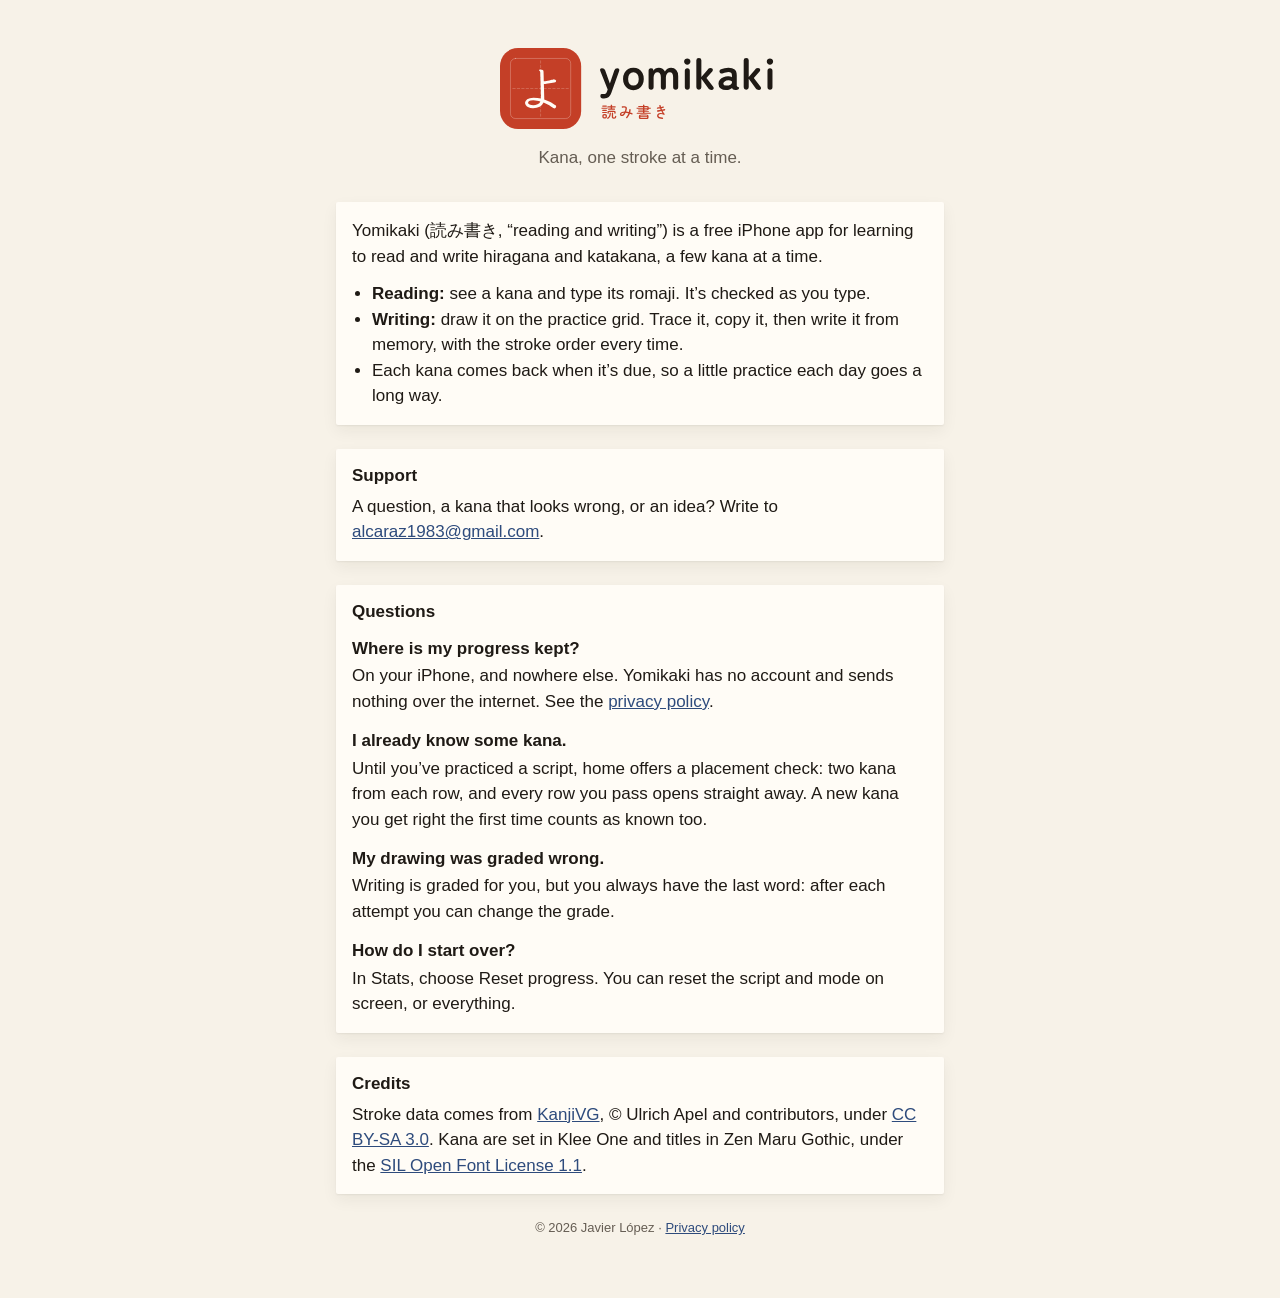
==== docs/index.html @ d5881fd7 "Publish the site from docs/ on main Pages here deploys from a branch, and its folder can only be the" ====
<!doctype html>
<html lang="en">
<head>
  <meta charset="utf-8">
  <meta name="viewport" content="width=device-width, initial-scale=1">
  <title>Yomikaki: learn to read and write hiragana and katakana</title>
  <meta name="description" content="Yomikaki is a free iPhone app for learning to read and write hiragana and katakana, a few kana at a time.">
  <link rel="icon" href="yomikaki-mark.svg" type="image/svg+xml">
  <link rel="stylesheet" href="style.css">
</head>
<body>
  <main>
    <header>
      <picture>
        <source srcset="yomikaki-lockup-dark.svg" media="(prefers-color-scheme: dark)">
        <img src="yomikaki-lockup.svg" alt="Yomikaki 読み書き" width="280" height="81">
      </picture>
      <p class="tagline">Kana, one stroke at a time.</p>
    </header>

    <section class="sheet">
      <p>Yomikaki (読み書き, “reading and writing”) is a free iPhone app for learning to read and write hiragana and katakana, a few kana at a time.</p>
      <ul>
        <li><strong>Reading:</strong> see a kana and type its romaji. It’s checked as you type.</li>
        <li><strong>Writing:</strong> draw it on the practice grid. Trace it, copy it, then write it from memory, with the stroke order every time.</li>
        <li>Each kana comes back when it’s due, so a little practice each day goes a long way.</li>
      </ul>
    </section>

    <section class="sheet" id="support">
      <h2>Support</h2>
      <p>A question, a kana that looks wrong, or an idea? Write to <a href="mailto:alcaraz1983@gmail.com">alcaraz1983@gmail.com</a>.</p>
    </section>

    <section class="sheet">
      <h2>Questions</h2>
      <h3>Where is my progress kept?</h3>
      <p>On your iPhone, and nowhere else. Yomikaki has no account and sends nothing over the internet. See the <a href="privacy.html">privacy policy</a>.</p>
      <h3>I already know some kana.</h3>
      <p>Until you’ve practiced a script, home offers a placement check: two kana from each row, and every row you pass opens straight away. A new kana you get right the first time counts as known too.</p>
      <h3>My drawing was graded wrong.</h3>
      <p>Writing is graded for you, but you always have the last word: after each attempt you can change the grade.</p>
      <h3>How do I start over?</h3>
      <p>In Stats, choose Reset progress. You can reset the script and mode on screen, or everything.</p>
    </section>

    <section class="sheet">
      <h2>Credits</h2>
      <p>Stroke data comes from <a href="https://kanjivg.tagaini.net">KanjiVG</a>, © Ulrich Apel and contributors, under <a href="https://creativecommons.org/licenses/by-sa/3.0/">CC BY-SA 3.0</a>. Kana are set in Klee One and titles in Zen Maru Gothic, under the <a href="https://openfontlicense.org">SIL Open Font License 1.1</a>.</p>
    </section>

    <footer>
      <p>© 2026 Javier López · <a href="privacy.html">Privacy policy</a></p>
    </footer>
  </main>
</body>
</html>
---- docs/style.css ----
/* Yomikaki's web pages: the app's tokens (design/tokens.json) on paper. */

:root {
  color-scheme: light dark;
  --paper: #f7f2e8;
  --paper-raised: #fffcf6;
  --ink: #1f1a15;
  --ink-muted: #655d53;
  --ai: #2e4b7c;
  --shadow-card: 0 1px 2px rgba(31, 26, 21, 0.06), 0 6px 16px rgba(31, 26, 21, 0.06);
  --radius-paper: 2px;
}

@media (prefers-color-scheme: dark) {
  :root {
    --paper: #17140f;
    --paper-raised: #221e18;
    --ink: #f2ebdf;
    --ink-muted: #a99f91;
    --ai: #93aedb;
    --shadow-card: 0 1px 2px rgba(0, 0, 0, 0.5);
  }
}

* {
  box-sizing: border-box;
}

body {
  margin: 0;
  background: var(--paper);
  color: var(--ink);
  font: 17px/1.5 -apple-system, BlinkMacSystemFont, "Helvetica Neue", "Hiragino Sans", sans-serif;
  -webkit-text-size-adjust: 100%;
}

main {
  max-width: 640px;
  margin: 0 auto;
  padding: 48px 16px;
}

header {
  text-align: center;
  margin-bottom: 32px;
}

header img {
  width: 280px;
  height: auto;
}

.tagline {
  color: var(--ink-muted);
  margin: 8px 0 0;
}

/* A sheet of paper on the washi ground: square corner, shadow, no outline. */
.sheet {
  background: var(--paper-raised);
  border-radius: var(--radius-paper);
  box-shadow: var(--shadow-card);
  padding: 16px;
  margin-bottom: 24px;
}

h1,
h2,
h3 {
  font-weight: 600;
  line-height: 1.25;
}

h1 {
  font-size: 28px;
  margin: 0 0 4px;
}

h2 {
  font-size: 17px;
  margin: 0 0 8px;
}

h3 {
  font-size: 17px;
  margin: 16px 0 4px;
}

p,
ul {
  margin: 0 0 12px;
}

ul {
  padding-left: 20px;
}

.sheet > :first-child {
  margin-top: 0;
}

.sheet > :last-child {
  margin-bottom: 0;
}

.muted {
  color: var(--ink-muted);
}

a {
  color: var(--ai);
}

footer {
  color: var(--ink-muted);
  font-size: 13px;
  text-align: center;
}
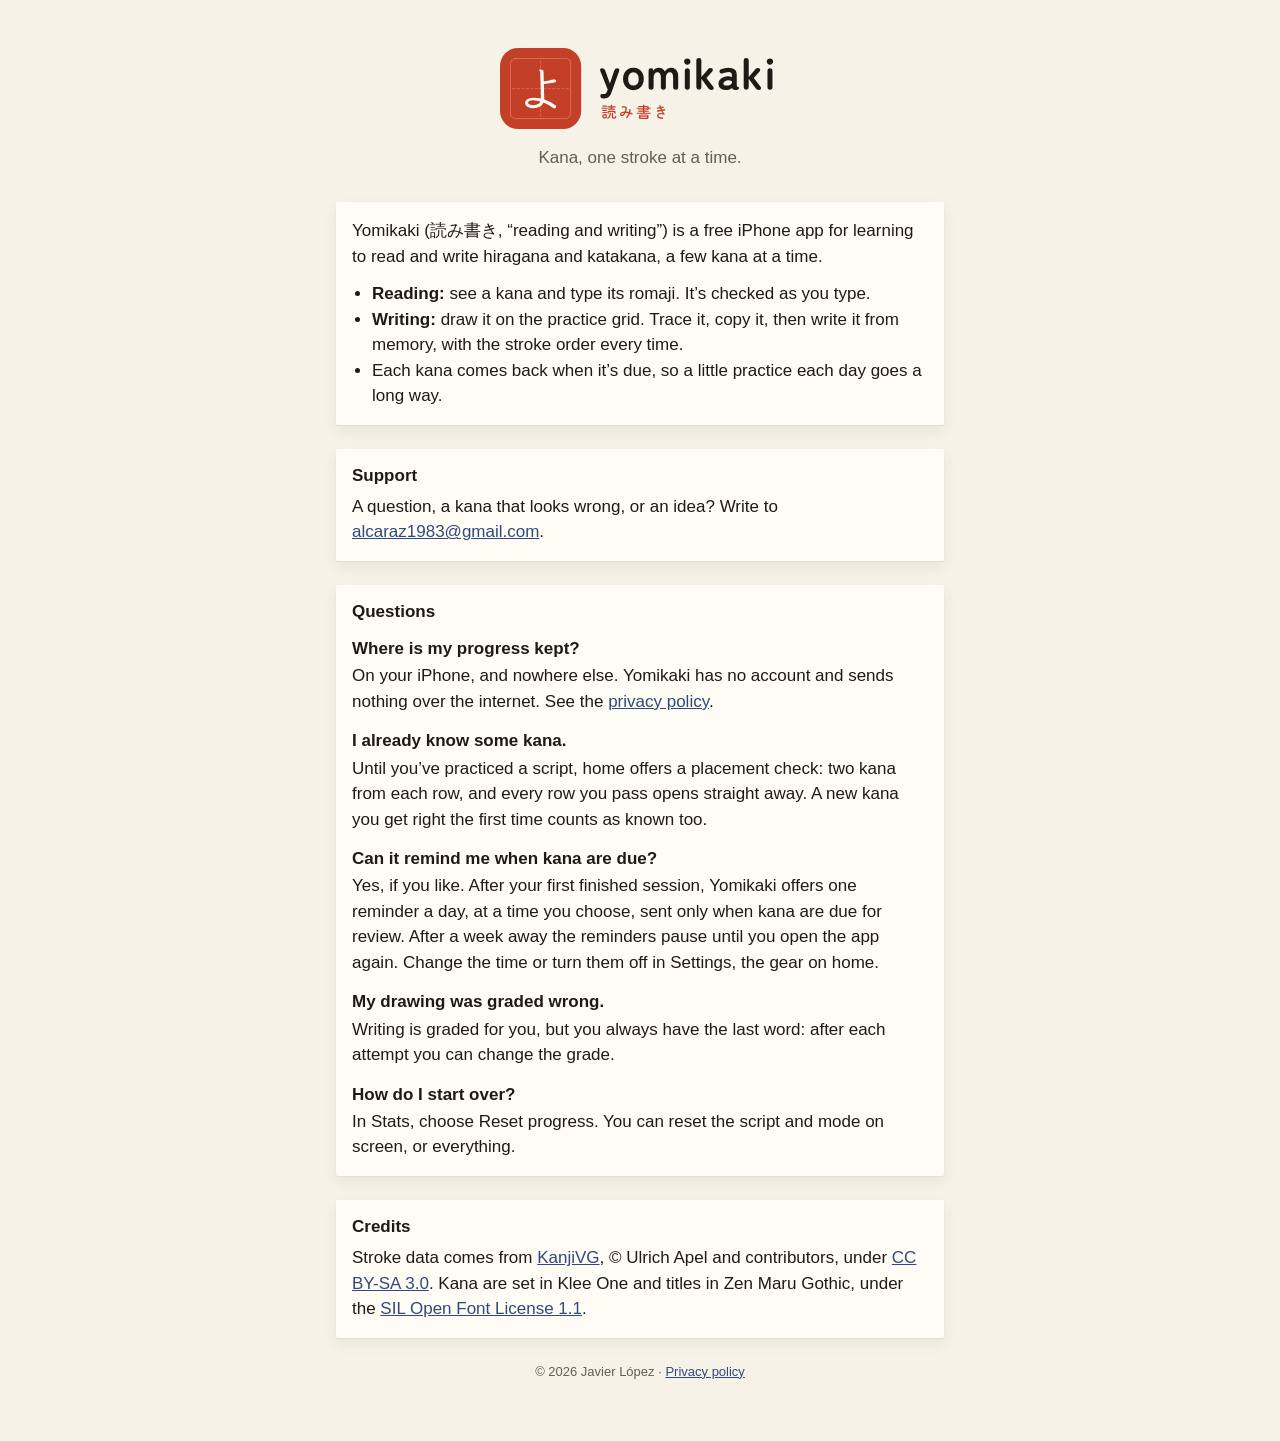
==== commit 93b2a97d: "Explain review reminders in the FAQ and the privacy policy A question on the support page: one remin" ====
--- a/docs/index.html
+++ b/docs/index.html
@@ -38,6 +38,8 @@
       <p>On your iPhone, and nowhere else. Yomikaki has no account and sends nothing over the internet. See the <a href="privacy.html">privacy policy</a>.</p>
       <h3>I already know some kana.</h3>
       <p>Until you’ve practiced a script, home offers a placement check: two kana from each row, and every row you pass opens straight away. A new kana you get right the first time counts as known too.</p>
+      <h3>Can it remind me when kana are due?</h3>
+      <p>Yes, if you like. After your first finished session, Yomikaki offers one reminder a day, at a time you choose, sent only when kana are due for review. After a week away the reminders pause until you open the app again. Change the time or turn them off in Settings, the gear on home.</p>
       <h3>My drawing was graded wrong.</h3>
       <p>Writing is graded for you, but you always have the last word: after each attempt you can change the grade.</p>
       <h3>How do I start over?</h3>
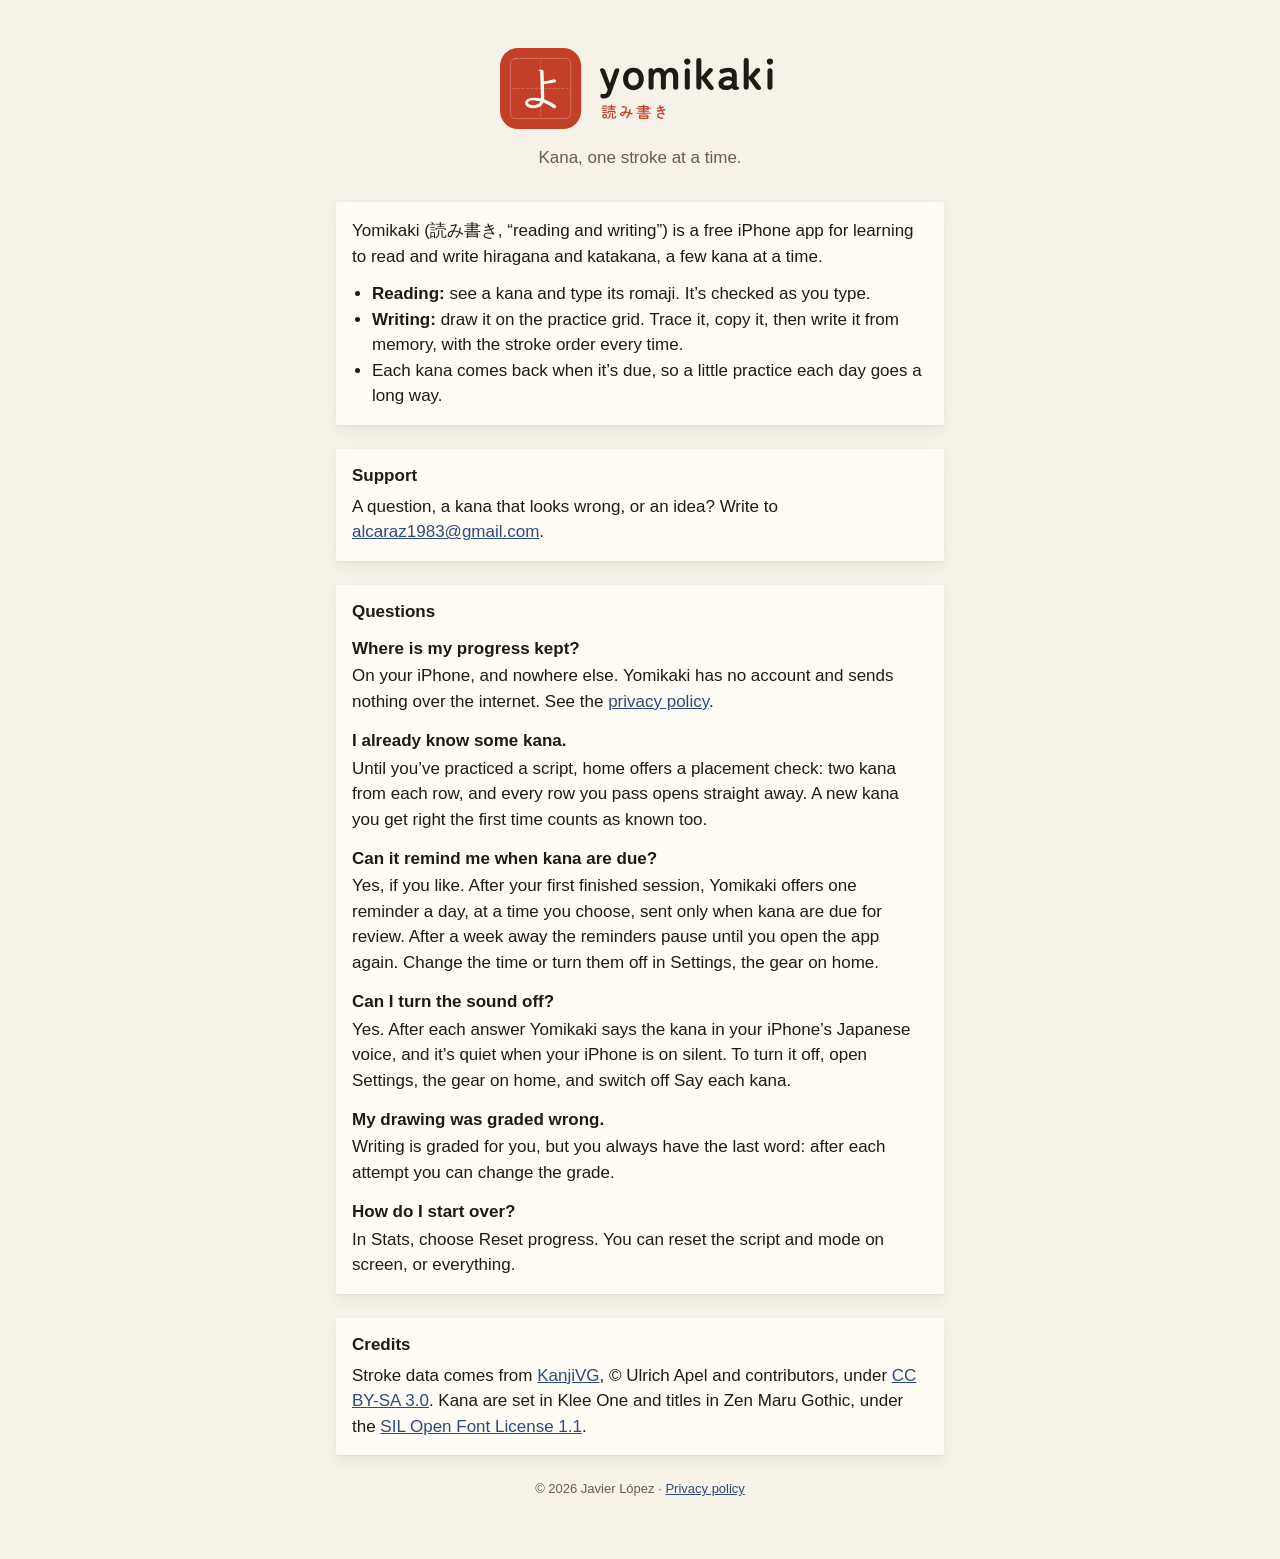
==== commit 8729ba03: "Explain hearing the kana in the FAQ and the privacy policy The FAQ says how to turn the sound off; t" ====
--- a/docs/index.html
+++ b/docs/index.html
@@ -40,6 +40,8 @@
       <p>Until you’ve practiced a script, home offers a placement check: two kana from each row, and every row you pass opens straight away. A new kana you get right the first time counts as known too.</p>
       <h3>Can it remind me when kana are due?</h3>
       <p>Yes, if you like. After your first finished session, Yomikaki offers one reminder a day, at a time you choose, sent only when kana are due for review. After a week away the reminders pause until you open the app again. Change the time or turn them off in Settings, the gear on home.</p>
+      <h3>Can I turn the sound off?</h3>
+      <p>Yes. After each answer Yomikaki says the kana in your iPhone’s Japanese voice, and it’s quiet when your iPhone is on silent. To turn it off, open Settings, the gear on home, and switch off Say each kana.</p>
       <h3>My drawing was graded wrong.</h3>
       <p>Writing is graded for you, but you always have the last word: after each attempt you can change the grade.</p>
       <h3>How do I start over?</h3>
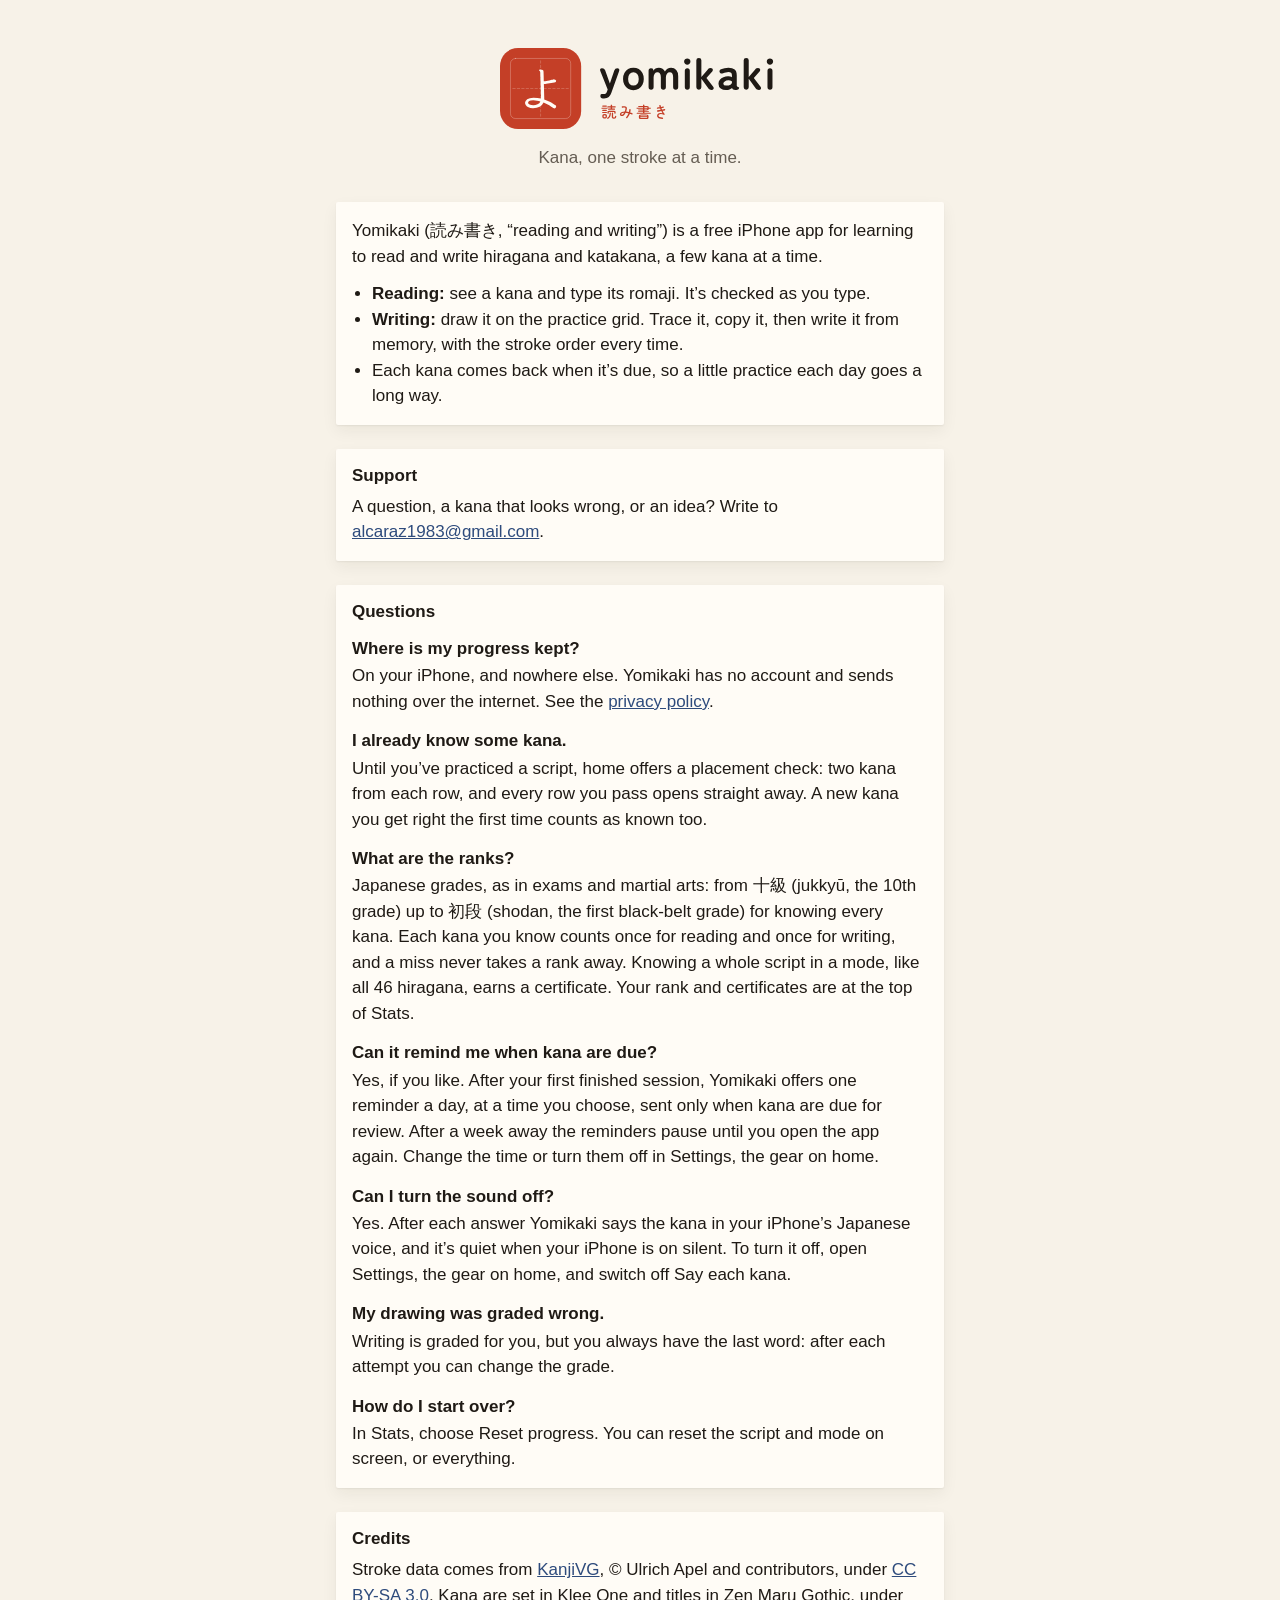
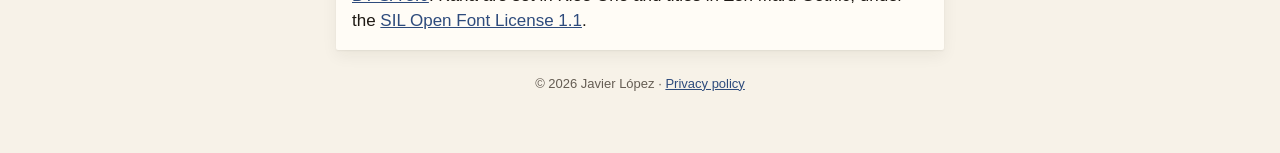
==== commit 98e514d6: "Explain ranks in the FAQ Co-Authored-By: Claude Opus 5.5 (1M context) <noreply@anthropic.com>" ====
--- a/docs/index.html
+++ b/docs/index.html
@@ -38,6 +38,8 @@
       <p>On your iPhone, and nowhere else. Yomikaki has no account and sends nothing over the internet. See the <a href="privacy.html">privacy policy</a>.</p>
       <h3>I already know some kana.</h3>
       <p>Until you’ve practiced a script, home offers a placement check: two kana from each row, and every row you pass opens straight away. A new kana you get right the first time counts as known too.</p>
+      <h3>What are the ranks?</h3>
+      <p>Japanese grades, as in exams and martial arts: from 十級 (jukkyū, the 10th grade) up to 初段 (shodan, the first black-belt grade) for knowing every kana. Each kana you know counts once for reading and once for writing, and a miss never takes a rank away. Knowing a whole script in a mode, like all 46 hiragana, earns a certificate. Your rank and certificates are at the top of Stats.</p>
       <h3>Can it remind me when kana are due?</h3>
       <p>Yes, if you like. After your first finished session, Yomikaki offers one reminder a day, at a time you choose, sent only when kana are due for review. After a week away the reminders pause until you open the app again. Change the time or turn them off in Settings, the gear on home.</p>
       <h3>Can I turn the sound off?</h3>
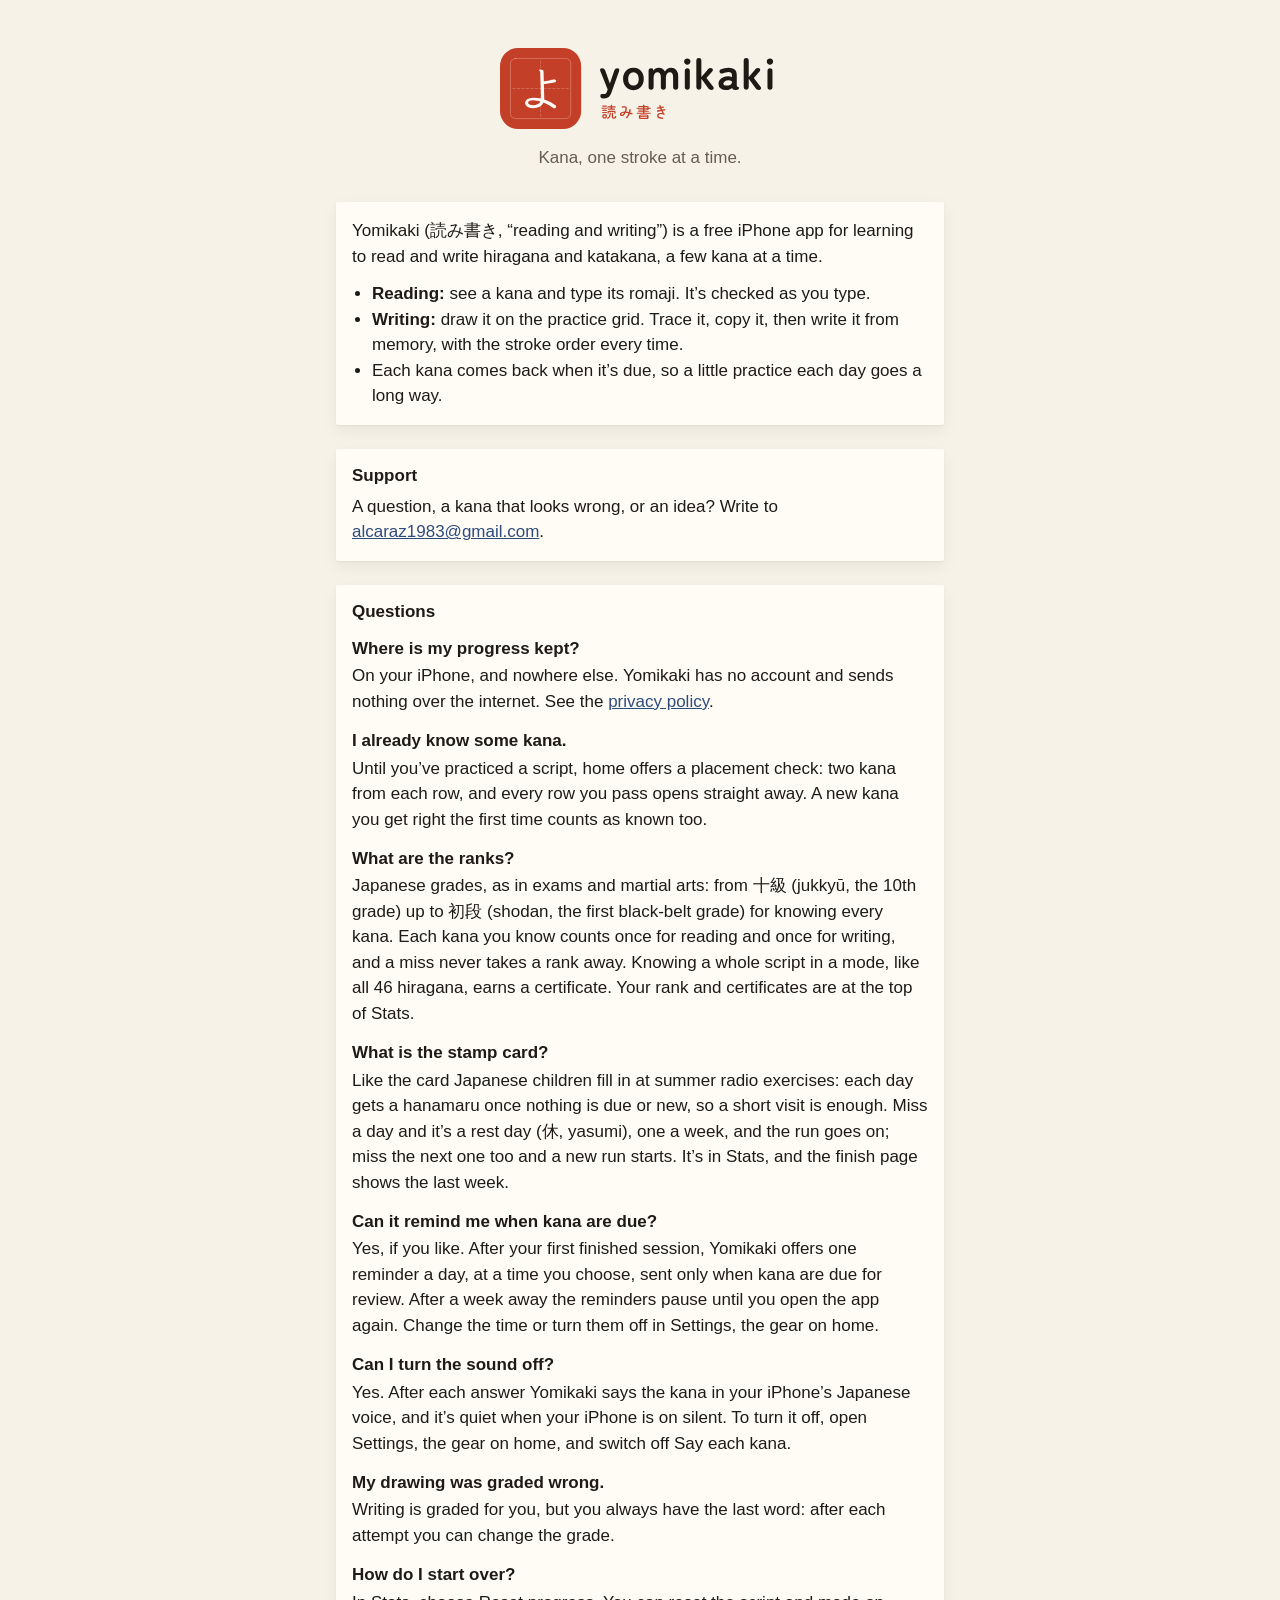
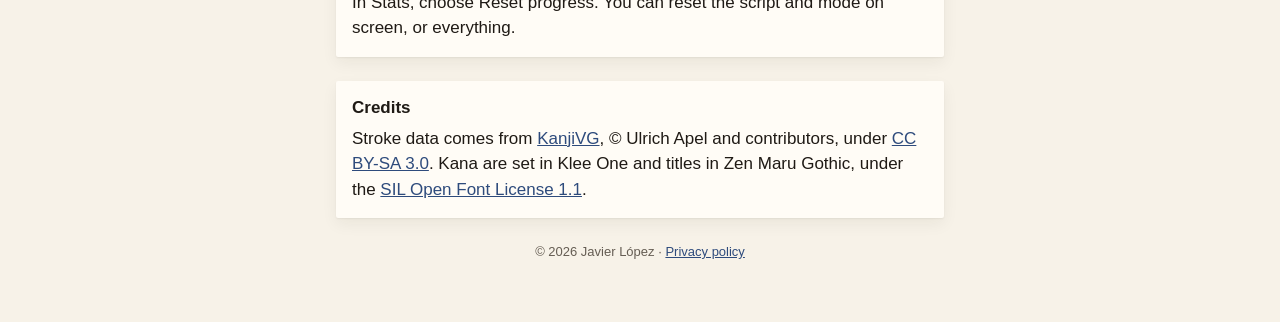
==== commit 686bd109: "Explain the stamp card in the FAQ Co-Authored-By: Claude Opus 5.5 (1M context) <noreply@anthropic.co" ====
--- a/docs/index.html
+++ b/docs/index.html
@@ -40,6 +40,8 @@
       <p>Until you’ve practiced a script, home offers a placement check: two kana from each row, and every row you pass opens straight away. A new kana you get right the first time counts as known too.</p>
       <h3>What are the ranks?</h3>
       <p>Japanese grades, as in exams and martial arts: from 十級 (jukkyū, the 10th grade) up to 初段 (shodan, the first black-belt grade) for knowing every kana. Each kana you know counts once for reading and once for writing, and a miss never takes a rank away. Knowing a whole script in a mode, like all 46 hiragana, earns a certificate. Your rank and certificates are at the top of Stats.</p>
+      <h3>What is the stamp card?</h3>
+      <p>Like the card Japanese children fill in at summer radio exercises: each day gets a hanamaru once nothing is due or new, so a short visit is enough. Miss a day and it’s a rest day (休, yasumi), one a week, and the run goes on; miss the next one too and a new run starts. It’s in Stats, and the finish page shows the last week.</p>
       <h3>Can it remind me when kana are due?</h3>
       <p>Yes, if you like. After your first finished session, Yomikaki offers one reminder a day, at a time you choose, sent only when kana are due for review. After a week away the reminders pause until you open the app again. Change the time or turn them off in Settings, the gear on home.</p>
       <h3>Can I turn the sound off?</h3>
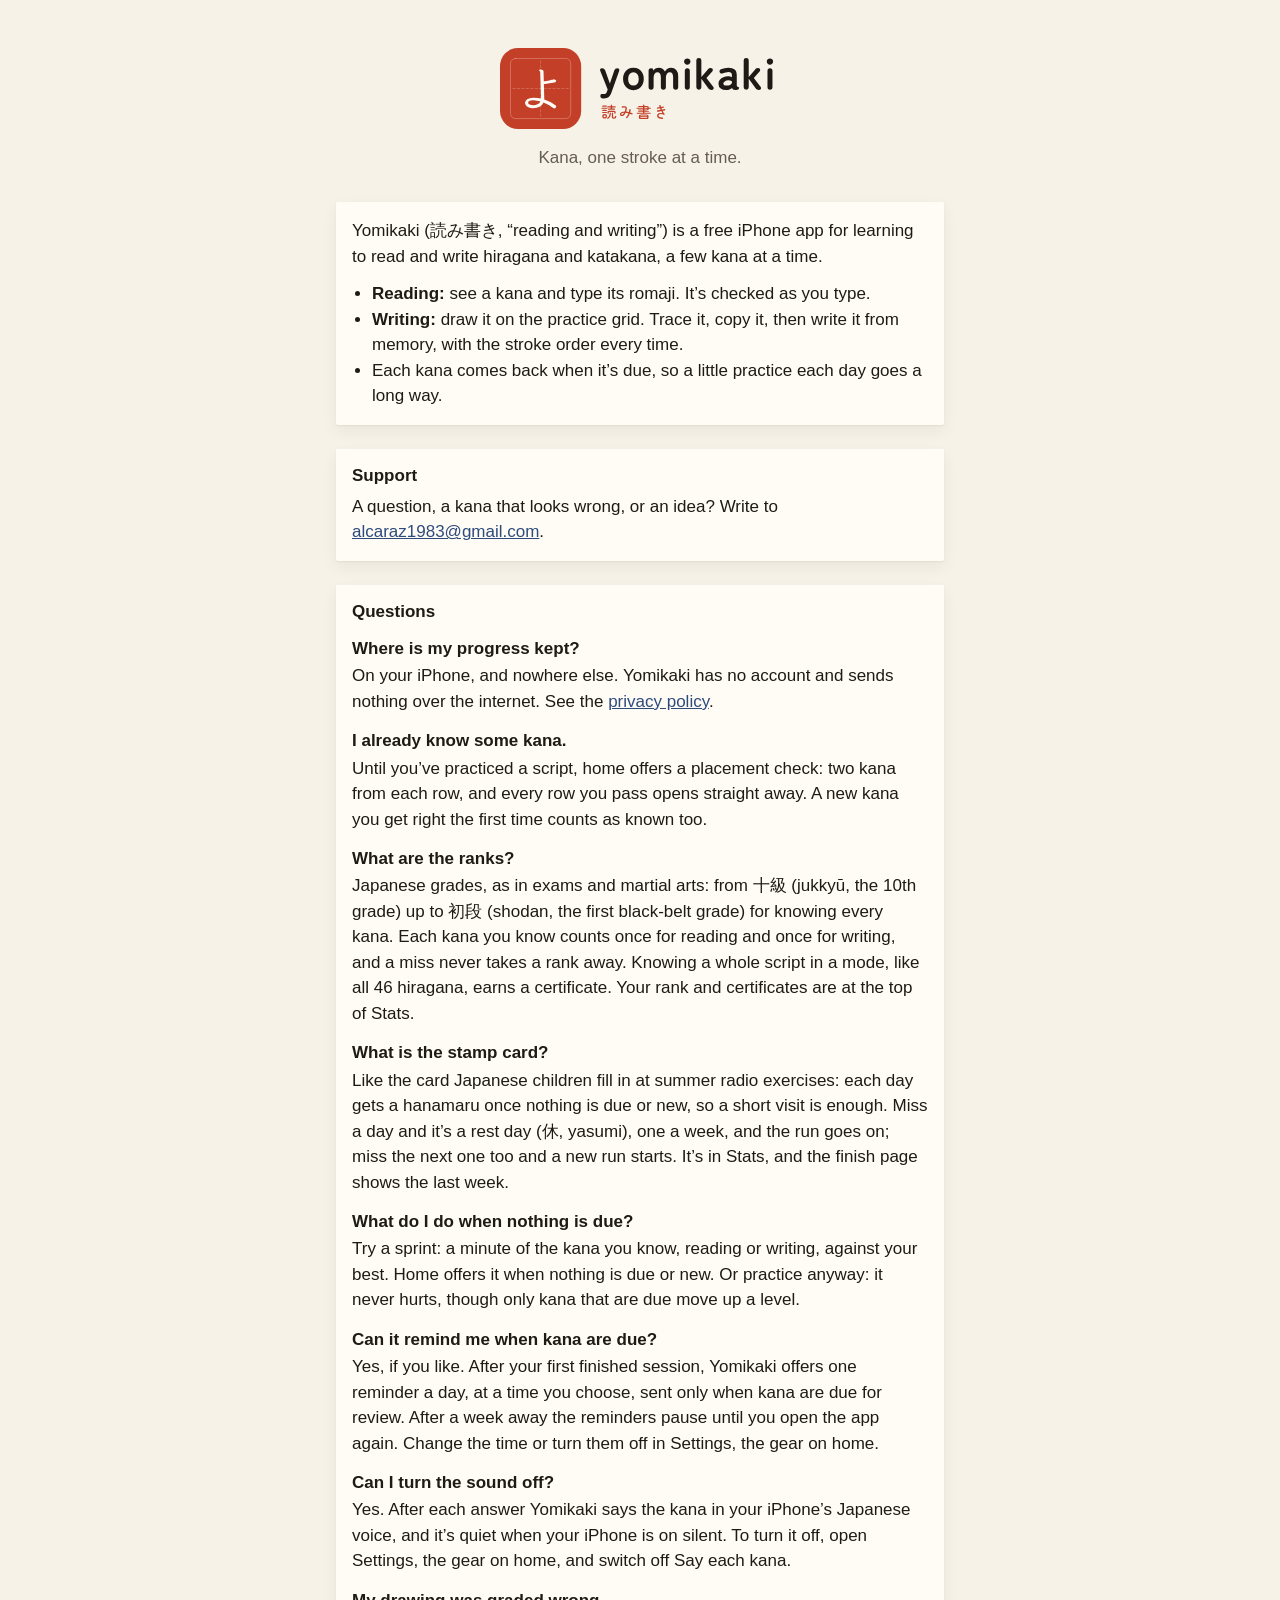
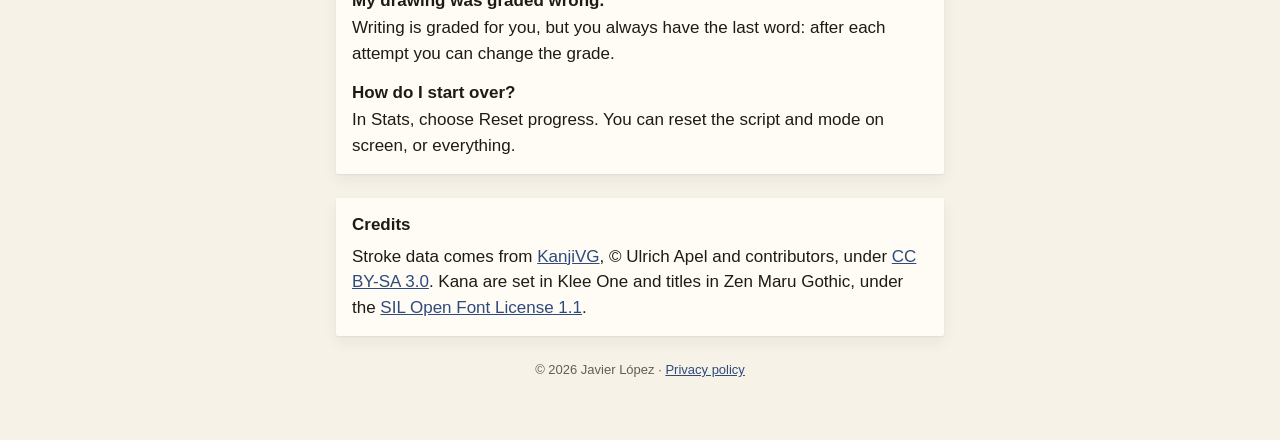
==== commit 01dcc282: "Explain sprints in the FAQ and the privacy policy Co-Authored-By: Claude Opus 5.5 (1M context) <nore" ====
--- a/docs/index.html
+++ b/docs/index.html
@@ -42,6 +42,8 @@
       <p>Japanese grades, as in exams and martial arts: from 十級 (jukkyū, the 10th grade) up to 初段 (shodan, the first black-belt grade) for knowing every kana. Each kana you know counts once for reading and once for writing, and a miss never takes a rank away. Knowing a whole script in a mode, like all 46 hiragana, earns a certificate. Your rank and certificates are at the top of Stats.</p>
       <h3>What is the stamp card?</h3>
       <p>Like the card Japanese children fill in at summer radio exercises: each day gets a hanamaru once nothing is due or new, so a short visit is enough. Miss a day and it’s a rest day (休, yasumi), one a week, and the run goes on; miss the next one too and a new run starts. It’s in Stats, and the finish page shows the last week.</p>
+      <h3>What do I do when nothing is due?</h3>
+      <p>Try a sprint: a minute of the kana you know, reading or writing, against your best. Home offers it when nothing is due or new. Or practice anyway: it never hurts, though only kana that are due move up a level.</p>
       <h3>Can it remind me when kana are due?</h3>
       <p>Yes, if you like. After your first finished session, Yomikaki offers one reminder a day, at a time you choose, sent only when kana are due for review. After a week away the reminders pause until you open the app again. Change the time or turn them off in Settings, the gear on home.</p>
       <h3>Can I turn the sound off?</h3>
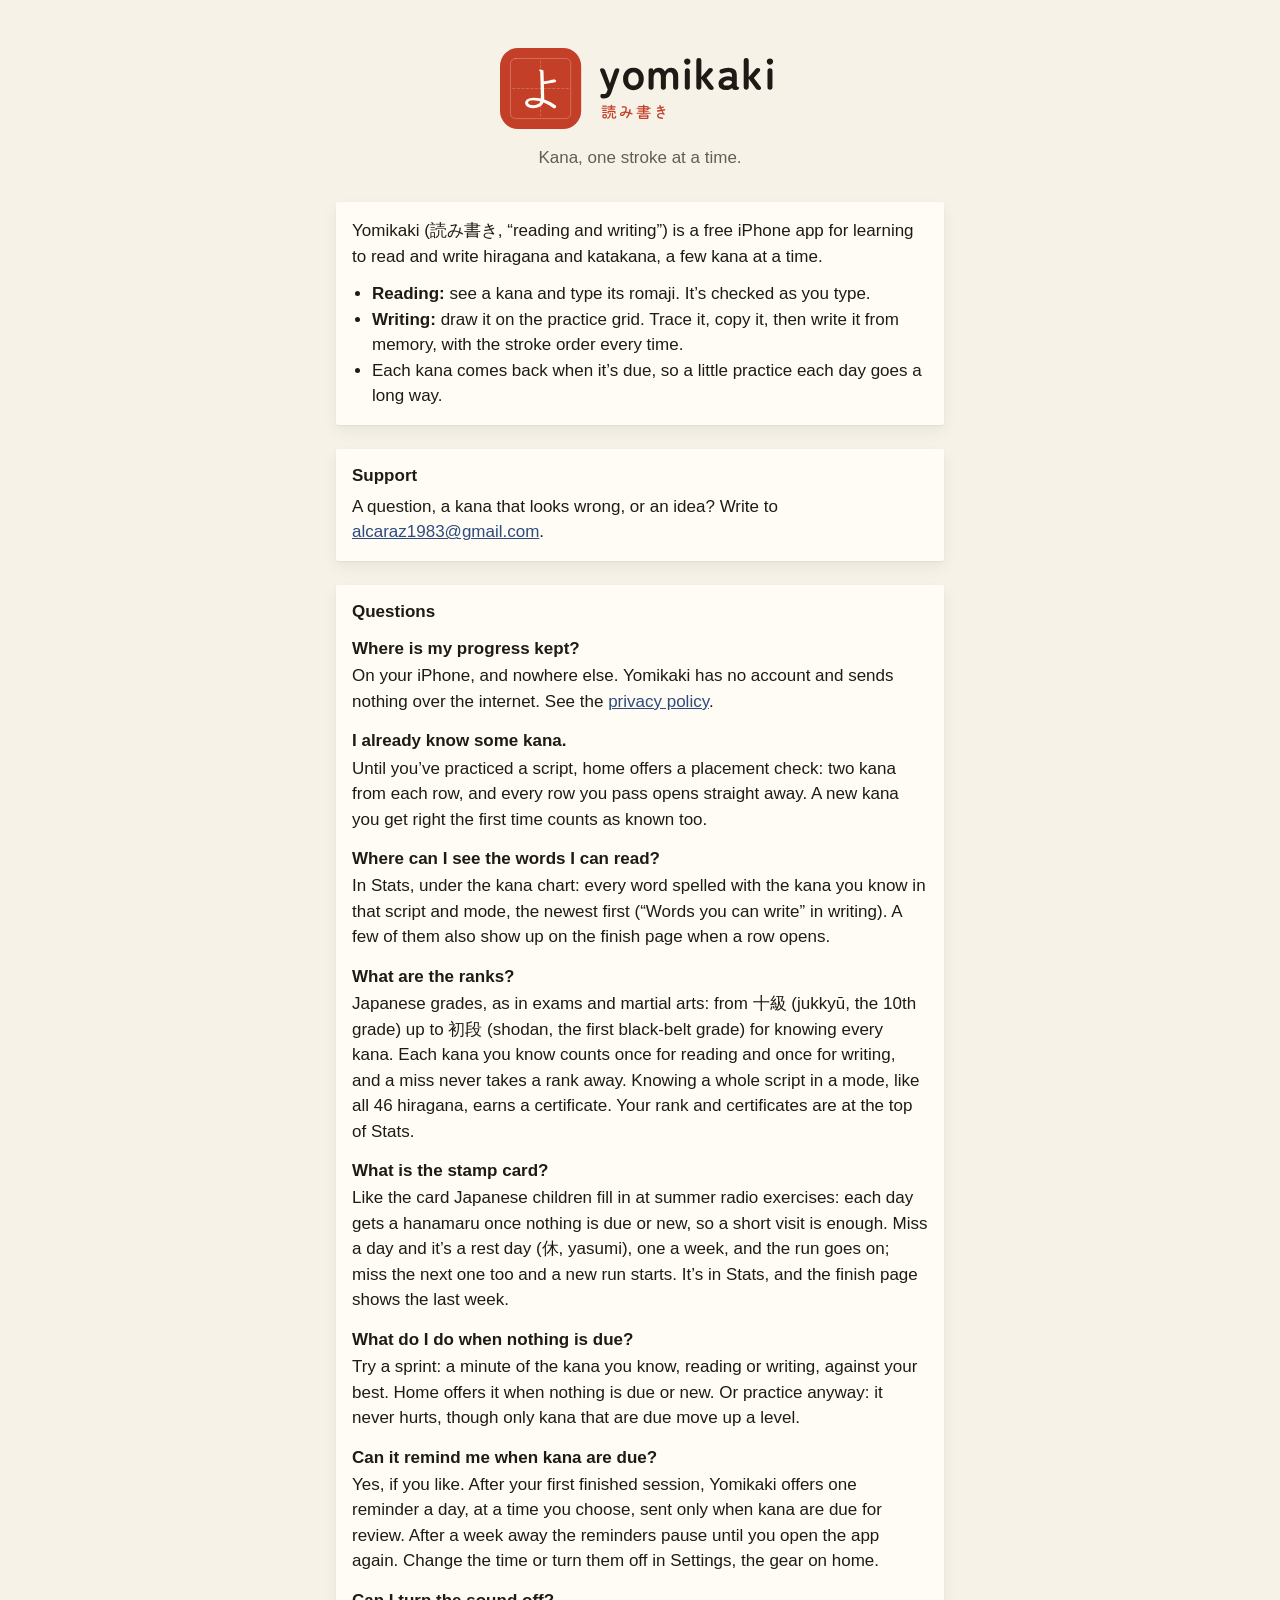
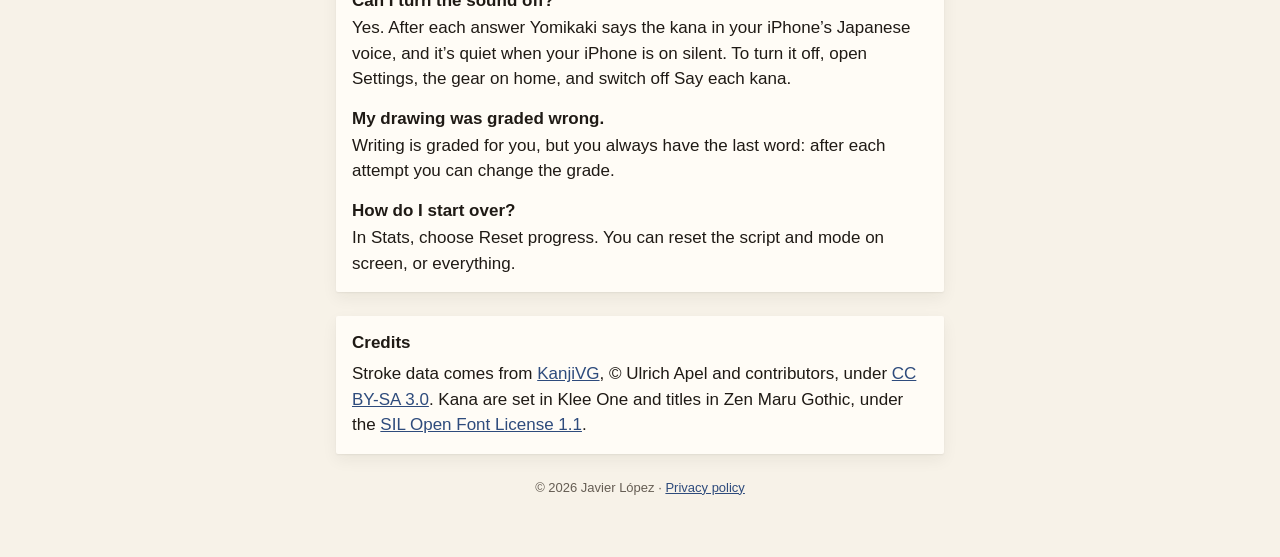
==== commit fd39e9c0: "Say where to find the words you can read in the FAQ Co-Authored-By: Claude Opus 5.5 (1M context) <no" ====
--- a/docs/index.html
+++ b/docs/index.html
@@ -38,6 +38,8 @@
       <p>On your iPhone, and nowhere else. Yomikaki has no account and sends nothing over the internet. See the <a href="privacy.html">privacy policy</a>.</p>
       <h3>I already know some kana.</h3>
       <p>Until you’ve practiced a script, home offers a placement check: two kana from each row, and every row you pass opens straight away. A new kana you get right the first time counts as known too.</p>
+      <h3>Where can I see the words I can read?</h3>
+      <p>In Stats, under the kana chart: every word spelled with the kana you know in that script and mode, the newest first (“Words you can write” in writing). A few of them also show up on the finish page when a row opens.</p>
       <h3>What are the ranks?</h3>
       <p>Japanese grades, as in exams and martial arts: from 十級 (jukkyū, the 10th grade) up to 初段 (shodan, the first black-belt grade) for knowing every kana. Each kana you know counts once for reading and once for writing, and a miss never takes a rank away. Knowing a whole script in a mode, like all 46 hiragana, earns a certificate. Your rank and certificates are at the top of Stats.</p>
       <h3>What is the stamp card?</h3>
